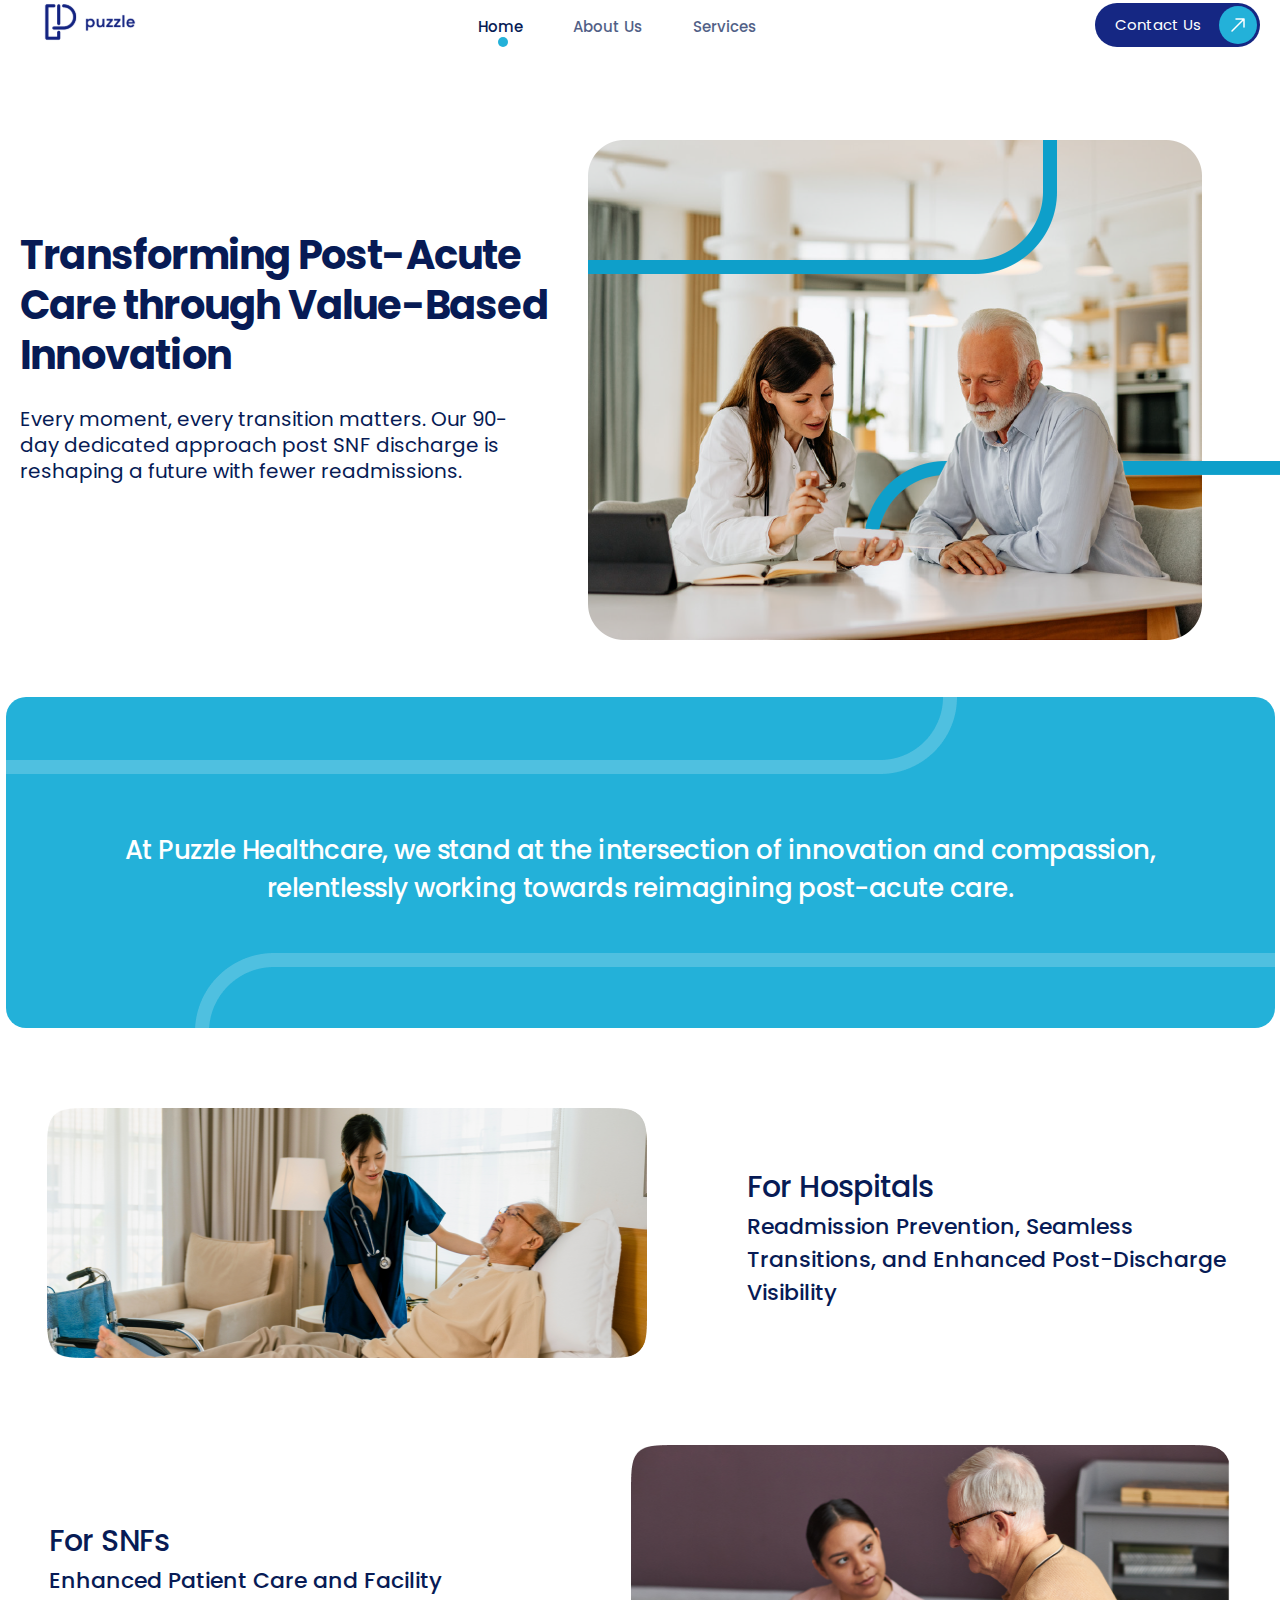
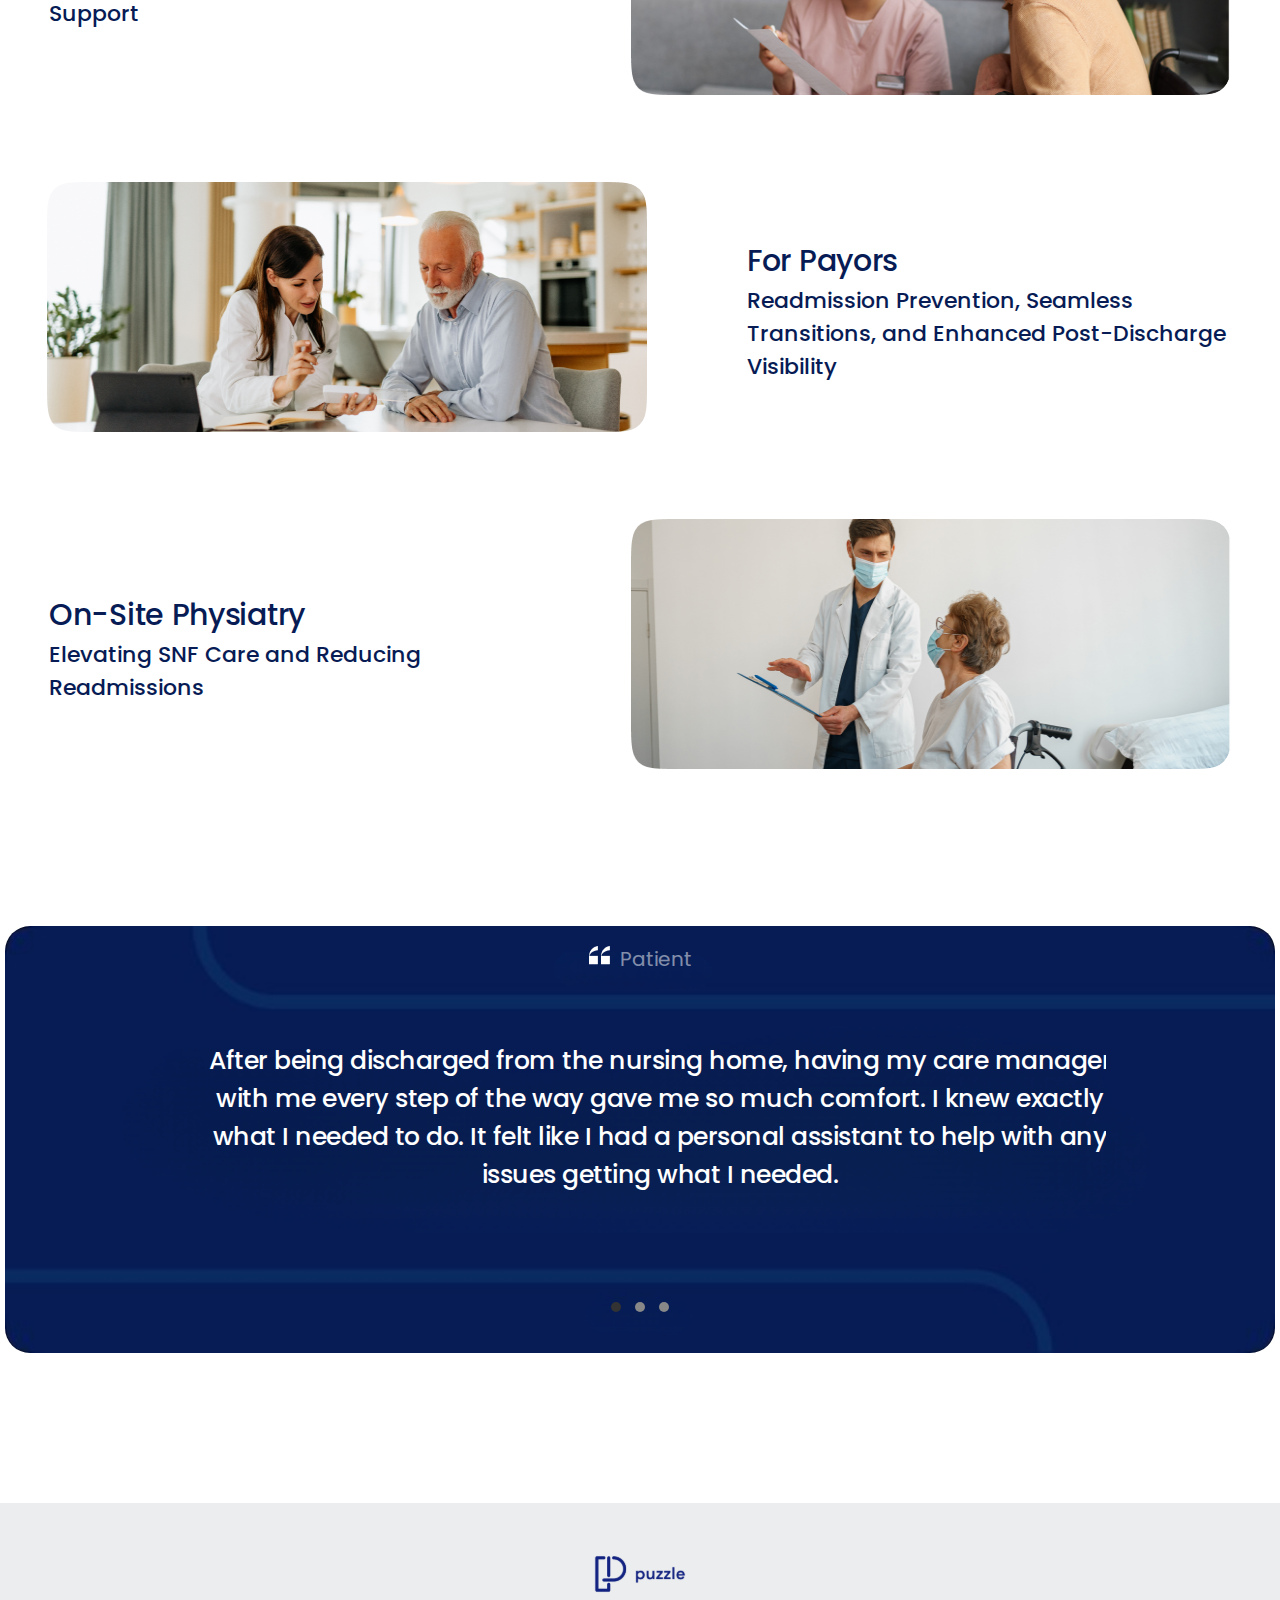
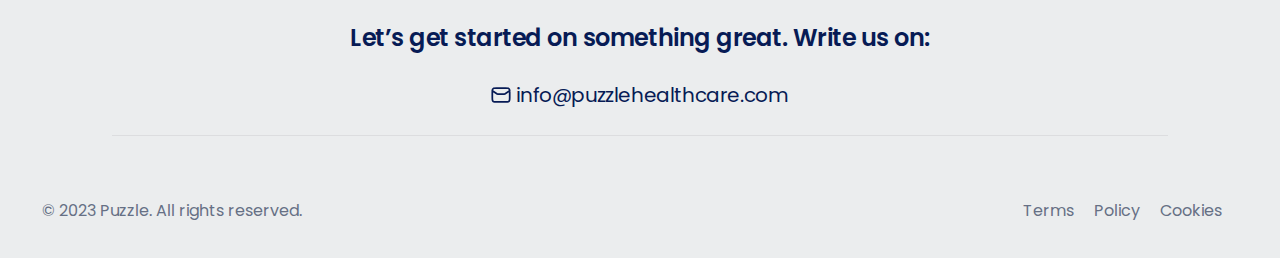
==== index.html @ 850b0f9c "added phn text-slider" ====
<!DOCTYPE html>
<html lang="en">
  <head>
    <meta charset="UTF-8" />
    <meta name="viewport" content="width=device-width, initial-scale=1.0" />
    <link
      rel="shortcut icon"
      href="./assets/navbar/logo.svg"
      type="image/x-icon"
    />
    <title>Puzzle</title>
    <!-- css -->
    <link rel="stylesheet" href="./Css/Navbar.css" />
    <link rel="stylesheet" href="./Css/Footer.css" />
    <link rel="stylesheet" href="./Css/Home.css" />
    <!-- bootstrap -->
    <link
      href="https://cdn.jsdelivr.net/npm/bootstrap@5.0.2/dist/css/bootstrap.min.css"
      rel="stylesheet"
      integrity="sha384-EVSTQN3/azprG1Anm3QDgpJLIm9Nao0Yz1ztcQTwFspd3yD65VohhpuuCOmLASjC"
      crossorigin="anonymous"
    />

    <!-- google font -->
    <link rel="preconnect" href="https://fonts.googleapis.com" />
    <link rel="preconnect" href="https://fonts.gstatic.com" crossorigin />
    <link
      href="https://fonts.googleapis.com/css2?family=Inter:wght@400;600;700&family=Poppins:ital,wght@0,400;0,500;0,600;1,700&display=swap"
      rel="stylesheet"
    />
  </head>
  <body id="home" class="container-fluid">
    <!-- Navbar -->

    <header>
      <div class="nav">
        <input type="checkbox" id="nav-check" />
        <div class="nav-header">
          <div class="nav-title">
            <img src="./assets/navbar/logo.svg" alt="logo" />
          </div>
        </div>
        <div class="nav-btn">
          <label for="nav-check">
            <img src="./assets/navbar/navbar.svg" alt="menu-logo" />
          </label>
        </div>

        <div class="nav-links" id="nav-link">
          <li>
            <a href="#contact" class="link-btn"
              >Home

              <svg
                class="active-svg"
                id="contact"
                xmlns="http://www.w3.org/2000/svg"
                width="10"
                height="10"
                viewBox="0 0 10 10"
                fill="none"
              >
                <circle cx="5" cy="5" r="5" fill="#23B1D9" />
              </svg>
            </a>
          </li>

          <li>
            <a href="#about" class="link-btn"
              >About Us

              <svg
                class="active-svg"
                id="about"
                xmlns="http://www.w3.org/2000/svg"
                width="10"
                height="10"
                viewBox="0 0 10 10"
                fill="none"
              >
                <circle cx="5" cy="5" r="5" fill="#23B1D9" />
              </svg>
            </a>
          </li>
          <li>
            <a href="#services" class="link-btn"
              >Services

              <svg
                class="active-svg"
                id="services"
                xmlns="http://www.w3.org/2000/svg"
                width="10"
                height="10"
                viewBox="0 0 10 10"
                fill="none"
              >
                <circle cx="5" cy="5" r="5" fill="#23B1D9" />
              </svg>
            </a>
          </li>
        </div>
        <div class="nav-contact-btn">
          <div class="contact-btn">
            <span class="contact-text"> Contact Us</span>
            <span class="IconContainer">
              <img src="./assets/navbar/arrow-narrow-up-right.svg" alt="logo" />
            </span>
          </div>
        </div>
      </div>
    </header>
    <!-- main section -->
    <!-- banner -->
    <section class="banner-section container-fluid">
      <div class="banner-text">
        <h1>Transforming Post-Acute Care through Value-Based Innovation</h1>
        <p>
          Every moment, every transition matters. Our 90-day dedicated approach
          post SNF discharge is reshaping a future with fewer readmissions.
        </p>
      </div>
      <div class="banner-img container-fluid">
        <img src="./assets/home/banner.png" alt="banner-img" />
      </div>
    </section>
    <section class="after-banner">
      <img src="./assets/home/after-banner1.png" alt="bg-image" />
      <p>
        At Puzzle Healthcare, we stand at the intersection of innovation and
        compassion, relentlessly working towards reimagining post-acute care.
      </p>
      <img class="img-2" src="./assets/home/after-banner2.png" alt="bg-image" />
    </section>

    <!-- after banner for phone -->
    <section class="after-banner-phone container-fluid">
      <img class="img-1" src="./assets/home/af-banner-ph1.png" alt="bg-image" />
      <p>
        At Puzzle Healthcare, we stand at the intersection of innovation and
        compassion, relentlessly working towards reimagining post-acute care.
      </p>
      <img class="img-2" src="./assets/home/af-banner-ph2.png" alt="bg-image" />
    </section>
    <!-- hospital section -->

    <section class="same-container container-fluid">
      <div class="same-container-img">
        <img src="./assets/home/for-hospital.png" alt="image" />
      </div>
      <div class="same-container-text">
        <h1>For Hospitals</h1>
        <p>
          Readmission Prevention, Seamless Transitions, and Enhanced
          Post-Discharge Visibility
        </p>
      </div>
    </section>
    <!-- For SNF -->

    <section class="same-container odd-container container-fluid">
      <div>
        <h1>For SNFs</h1>
        <p>Enhanced Patient Care and Facility Support</p>
      </div>
      <div class="odd-container-img">
        <img src="./assets/home/snf.png" alt="image" />
      </div>
    </section>
    <!-- phone -->
    <section class="same-container even-container container-fluid">
      <div>
        <img src="./assets/home/snf.png" alt="image" />
      </div>
      <div>
        <h1>For SNFs</h1>
        <p>Enhanced Patient Care and Facility Support</p>
      </div>
    </section>
    <!-- payors -->
    <section class="same-container container-fluid">
      <div>
        <img src="./assets/home/for-payors.png" alt="image" />
      </div>
      <div>
        <h1>For Payors</h1>
        <p>
          Readmission Prevention, Seamless Transitions, and Enhanced
          Post-Discharge Visibility
        </p>
      </div>
    </section>

    <!--physiatry  -->
    <section class="same-container odd-container container-fluid">
      <div>
        <h1>On-Site Physiatry</h1>
        <p>Elevating SNF Care and Reducing Readmissions</p>
      </div>
      <div>
        <img src="./assets/home/physiatry.png" alt="image" />
      </div>
    </section>
    <!-- phone -->
    <section class="same-container even-container container-fluid">
      <div>
        <img src="./assets/home/physiatry.png" alt="image" />
      </div>
      <div>
        <h1>On-Site Physiatry</h1>
        <p>Elevating SNF Care and Reducing Readmissions</p>
      </div>
    </section>
    <!-- for patient -->
    <section class="before-footer">
      <div class="for-patient">
        <img src="./assets/home/comma.png" alt="logo-svg" />
        <p>Patient</p>
      </div>

      <div class="before-footer-text">
        <div class="slider-container">
          <div class="slider">
            <div class="slide">
              <p>
                After being discharged from the nursing home, having my care
                manager with me every step of the way gave me so much comfort. I
                knew exactly what I needed to do. It felt like I had a personal
                assistant to help with any issues getting what I needed.
              </p>
            </div>
            <div class="slide">
              <p>
                Being discharged from the nursing home, having my care manager
                with me every step of the way gave me so much comfort. I knew
                exactly what I needed to do. It felt like I had a personal
                assistant to help with any issues getting what I needed.
              </p>
            </div>
            <div class="slide">
              <p>
                Before being discharged from the nursing home, having my care
                manager with me every step of the way gave me so much comfort. I
                knew exactly what I needed to do. It felt like I had a personal
                assistant to help with any issues getting what I needed.
              </p>
            </div>
          </div>
        </div>
        <div class="pagination">
          <span class="dot active"></span>
          <span class="dot"></span>
          <span class="dot"></span>
        </div>
      </div>
    </section>

    <!-- phone -->
    <section
      class="before-footer-phone"
      style="
        background-image: url('./assets/footer/bg.png');
        background-position: center;
        background-repeat: no-repeat;
        background-size: cover;
      "
    >
      <div class="before-footer-text">
        <div class="slider-container">
          <div class="slider">
            <div class="slide">
              <p>
                After being discharged from the nursing home, having my care
                manager with me every step of the way gave me so much comfort. I
                knew exactly what I needed to do. It felt like I had a personal
                assistant to help with any issues getting what I needed.
              </p>
            </div>
            <div class="slide">
              <p>
                Being discharged from the nursing home, having my care manager
                with me every step of the way gave me so much comfort. I knew
                exactly what I needed to do. It felt like I had a personal
                assistant to help with any issues getting what I needed.
              </p>
            </div>
            <div class="slide">
              <p>
                Before being discharged from the nursing home, having my care
                manager with me every step of the way gave me so much comfort. I
                knew exactly what I needed to do. It felt like I had a personal
                assistant to help with any issues getting what I needed.
              </p>
            </div>
          </div>
        </div>
        <div class="pagination">
          <span class="dot active"></span>
          <span class="dot"></span>
          <span class="dot"></span>
        </div>
      </div>
    </section>
    <!-- footer -->

    <footer>
      <div class="footer-content">
        <img src="./assets/navbar/logo.svg" alt="logo-svg" />

        <p class="footer-paragraph">
          Let’s get started on something great. Write us on:
        </p>
        <p class="email">
          <img src="./assets/footer/text.svg" alt="email-logo" />
          info@puzzlehealthcare.com
        </p>

        <div class="footer-line"></div>
      </div>
      <div class="last-footer">
        <p class="copy-right-text">© 2023 Puzzle. All rights reserved.</p>

        <div class="terms-text">
          <a href="">Terms</a>
          <a href="">Policy</a>
          <a href="">Cookies</a>
        </div>
      </div>
    </footer>

    <!-- js -->
    <script src="./JS/navbar.js"></script>

    <!-- bootstrap -->
    <script
      src="https://cdn.jsdelivr.net/npm/bootstrap@5.0.2/dist/js/bootstrap.bundle.min.js"
      integrity="sha384-MrcW6ZMFYlzcLA8Nl+NtUVF0sA7MsXsP1UyJoMp4YLEuNSfAP+JcXn/tWtIaxVXM"
      crossorigin="anonymous"
    ></script>
  </body>
</html>
---- Css/Navbar.css ----
.nav {
    height: 50px;
    width: 100%;
    border-radius: 30px;
    background: #FFF;
    display: flex;
    justify-content: space-between;
    align-items: center;
    position: relative;
    padding:  20px 20px;
}

.nav-header{
cursor: pointer;
padding-left: 20px;
}

.nav>.nav-header>.nav-title {
    display: inline-block;
    /* padding: 10px ; */
    width: 100px;
    height: 42px;
    flex-shrink: 0;
    cursor: pointer;
    
}

.nav>.nav-btn {
    display: none;
}

.nav>.nav-links {
    
    display: flex;
    
    cursor: pointer;
    justify-content: center;
    align-items: center;
    gap: 10px;
    font-size: 18px;
    border-radius: 22px;
}

.nav>.nav-links>li {
        display: inline-block;
        text-decoration: none;
        list-style: none;
        padding: 6px 20px;
        
}
.nav>.nav-links>li>a{
text-decoration: none;
color: #071B55;
font-family: 'Poppins';
    color: #071B55;
    opacity: 0.7;
    font-size: 15px;
    font-style: normal;
    font-weight: 500;
    line-height: 130%;

}
.link-btn{
    position: relative;
}
.active-svg.active{
    display: block;
}
.active-svg{
    position: absolute;
    bottom: -10px;
    left: 20px;
    display: none;
}
.nav>.nav-links>li>a:hover, .nav>.nav-links>li>a.active  {
    color: #071B55;
    opacity: 100%;
    
}


.nav>#nav-check {
    display: none;
}

.contact-btn {

    width: 165px;
    height: 44px;
    flex-shrink: 0;
    border-radius: 22px;
    background: #152783;
    border: none;
    display: flex;
    align-items: center;
    justify-content: center;
    cursor: pointer;
    transition-duration: .3s;
    overflow: hidden;
    padding: 0 5px;
    position: relative;
}

.IconContainer {
    width: 38px;
    height: 38px;
    flex-shrink: 0;
    border-radius: 22px;
    background: #23B1D9;
    display: flex;
    align-items: center;
    justify-content: center;
    overflow: hidden;
    z-index: 2;
    transition-duration: .3s;
    position: absolute;
    right: 3px;
}



.contact-text {
    color: #FFF;
    font-family: 'Poppins', sans-serif;
    font-size: 15px;
    font-style: normal;
    font-weight: 400;
    line-height: 130%;
    position: absolute;
    left: 20px;

}



@media (max-width:570px) {
    .nav{
        padding-top: 20px;
    }
    .nav-header {
        padding-top: 5px;
    }
    .nav>.nav-btn {
        display: inline-block;
        position: absolute;
        right: 0px;
        top: 0px;
        cursor: pointer;
        padding-top: 10px;
    }

    .nav>.nav-btn>label img{
        display: inline-block;
        width: 50px;
        height: 50px;
        padding: 13px;
        cursor: pointer;
        
    }

    .nav>.nav-btn>label:hover,
    .nav #nav-check:checked~.nav-btn>label {
        background-color: #fff;
    }
        .nav>.nav-btn img{
            cursor: pointer;
            padding: 10px;
        }

 

    .nav>.nav-links {
       
        position: absolute;
        display: grid;
        width: 100%;
        background-color: #fff;
        color: #071B55;
        text-align: center;
        height: 0px;
        transition: all 0.3s ease-in;
        overflow-y: hidden;
        top: 70px;
        left: 0px; 
        
    }

    .nav>.nav-links>a {
        display: block;
        width: 100%;
        /* padding-top: 20px; */
        width: 150px;
        margin: 0 auto;
    }

    .nav>#nav-check:not(:checked)~.nav-links {
        height: 0px;
    }

    .nav>#nav-check:checked~.nav-links {
        height: calc(100vh - 50px);
        overflow-y: auto;
    }

        .nav-contact-btn{
            display: none;
        }
  
                .active {
                    color: #071B55;
                    opacity: 100%;
                    
                }
}
---- Css/Footer.css ----
footer{
    width: 100%;
    flex-shrink: 0;
    background: #EBEDEE;
  position: relative;
}
footer img{
    width: 100px;
    height: 42px;
}
.footer-content{
       color: #071B55;
       display: flex;
        flex-direction: column;
        align-items: center;
        gap: 25px;
        align-self: stretch;
        padding: 50px  112px 10px 112px;
}
.footer-paragraph{
   
        text-align: center;
        align-self: stretch;
        font-family: 'Poppins',sans-serif;
        font-size: 24px;
        font-style: normal;
        font-weight: 600;
        line-height: normal;
        letter-spacing: -0.48px;
}
.email{
   
    display: flex;
    justify-content: center;
    align-items: center;
    gap: 5px;
    font-family: 'Poppins',sans-serif;
    font-size: 20px;
    font-style: normal;
    font-weight: 400;
    line-height: 30px;
    letter-spacing: -0.4px;
}
.email img{
    width: 20px;
    height: 16px;
}
.footer-line{
        display: flex;
        padding-top: 32px;
        align-items: center;
        gap: 32px;
        align-self: stretch;
        border-top: 1px solid #DCDDDF;
}
.last-footer{
    display: flex;
    justify-content: space-between;
    align-items: center;
    padding: 0 42px;
    padding-bottom: 35px;
    padding-top: 20px;
   
}
.copy-right-text{
        color: var(--gray-500, #667085);
        font-family: 'Poppins',sans-serif;
        font-size: 16px;
        font-style: normal;
        font-weight: 400;
        line-height: 24px;
       
        
}
.terms-text a{
    color: var(--gray-500, #667085);
        font-size: 16px;
        font-style: normal;
        font-weight: 400;
        line-height: 24px;
        text-decoration: none;
        padding-right: 16px;
}

@media (max-width:570px) { 
    footer{
        height: 100%;
    }
    .footer-content{
        padding: 32px 20px;
    }
.last-footer{
    display: grid;
    padding: 30px 30px;
    text-align: center;
}
}
---- Css/Home.css ----
*{
     box-sizing: border-box;
        margin: 0;
        padding: 0;
    }
    body{
        font-family: 'Poppins', sans-serif;
    }

    /* banner section */

.banner-section{
    display: flex;
    justify-content: space-between;
    align-items: start;
    border-radius: 30px;
    background: #FFF;
    padding-top: 90px;
    gap: 20px;
   
}
.banner-text{
    padding-left: 20px;
    padding-top: 90px;
}
.banner-text h1{
    width: 548px;
    /* padding: 20px; */
    color: #071B55;
    font-family: 'Poppins', sans-serif;
    font-size: 40px;
    font-style: normal;
    font-weight: 700;
    line-height: 50px;
    letter-spacing: -0.8px;
}
.banner-text p{
    width: 504px;
    color: #071B55;
    font-family: 'Poppins', sans-serif;
    font-size: 20px;
    font-style: normal;
    font-weight: 400;
    line-height: 130%;
    padding-top: 26px;
        
}

.banner-img img{
    width: 704px;
    margin: 0 auto;
    padding: 0px;
    height: 500px;
    flex-shrink: 0;
}
/* after banner content */
.after-banner{
width: 1269px;
height: 331px;
flex-shrink: 0;
border-radius: 20px;
background: #23B1D9;
margin:50px auto;
}
.after-banner p{
    width: 1047px;
    height: 72px;
    flex-shrink: 0;
    color: #FFF;
        text-align: center;
         font-family: 'Poppins', sans-serif;
        font-size: 26px;
        font-style: normal;
        font-weight: 500;
        line-height: 38px;
        margin:  50px auto;
        letter-spacing: -0.52px;
        position: relative;
}
.after-banner .img-2{
    position: absolute;
    right: 0;
}
.after-banner-phone{
    display: none;
}
/* same-container section */
.same-container{
display: flex;
justify-content: center;
gap: 100px;
align-items: center;
margin: 80px 00px;
padding: 0 120px;
}
.same-container img{
    width: 620px;
    height: 250px;
    flex-shrink: 0;
    border-radius: 25px;
    padding-left:20px ;
}


.same-container h1{
    color: #071B55;
        font-family: Poppins;
        font-size: 30px;
        font-style: normal;
        font-weight: 500;
        line-height: normal;
        letter-spacing: -0.3px;
        /* padding-bottom: 8px; */
}
.same-container p{
    width: 506px;
        color: #071B55;
        font-family: Poppins;
        font-size: 22px;
        font-style: normal;
        font-weight: 500;
        line-height: 150%;
        /* 33px */
}
.odd-container p{
    width: 462px;
}
.even-container{
    display: none;
}
.even-container img{
        width: 620px;
        height: 250px;
        flex-shrink: 0;
        border-radius: 25px;
        padding-left: 20px;
}
  .before-footer {
      width: 1270px;
      height: 427px;
      flex-shrink: 0;
      margin: 150px auto;
      border-radius: 25px;
      background: url('../assets/footer/before-footer-bg.png');
      background-repeat: no-repeat;
      background-size: cover;
      background-position: center;
      color: #FFF;
      
  }
  .for-patient{
    display: flex;
    justify-content: center;
    align-items: start;
    gap: 10px;
    color: #FFF;
    padding-top: 20px;
    
  
  }
  .for-patient p{
    opacity: 0.5;
    font-family: 'Poppins', sans-serif;
    font-size: 20px;
    font-style: normal;
    font-weight: 400;
    line-height: 130%;
  }
.before-footer-text p{
        width: 932px;
        color: #FFF;
        text-align: center;
        font-family: 'Poppins', sans-serif;
        font-size: 25px;
        font-style: normal;
        font-weight: 500;
        line-height: normal;
        letter-spacing: -0.5px;
        margin: 50px auto;
}
  
  
/* slider */

 .slider-container {
     width: 932px;
     margin: 0px auto;
     overflow: hidden;
 }

 .slider {
     display: flex;
     transition: transform 1s;
    
 }

 .slide {
     width: 930px;
     padding: 20px;
     color: white;
     text-align: center;
  
 }

 .pagination {
    width: 100px;
    text-align: center;
    margin: 30px auto;
 }

 .dot {
   
     width: 10px;
     height: 10px;
     background-color: #888;
     border-radius: 50%;
     display: inline-block;
     margin: 0 5px;
     cursor: pointer;
 }

 .dot.active {
     background-color: #333;
 }
.before-footer-phone{
    display: none;
}








  /* phone */
@media screen and (max-width:570px) {
    /* banner */
    *{
        padding: 0;
    }
    .banner-section{
      
        display: flex;
        flex-direction: column;
        text-align: start;
        margin: 0 auto;
        padding-top: 30px;
    }
    .banner-img{
        margin: 100px auto;
        display: flex;
        justify-content: center;
    }
    .banner-img img{
        margin: 0px auto;
        width: 350px;
        height: 318px;
        flex-shrink: 0;
    }
   
    .banner-text h1{
           
            font-size: 30px;
            font-style: normal;
            font-weight: 700;
            line-height: 40px;
            width: 340px;
            letter-spacing: -0.6px;
    }
    .banner-text p{
            width: 340px;
            font-size: 18px;
            font-style: normal;
            font-weight: 400;
            line-height: 130%;
            
    }
    /* after banner */
        .after-banner {
          display: none;
        }
    .after-banner-phone{
        display: block;
        background: #23B1D9;
        height: 330px;
        width: 100%;
        position: relative;
        border-radius: 20px;
    }
    .after-banner-phone p{
            color: #FFF;
            text-align: center;
            font-family: Poppins;
            font-size: 22px;
            font-style: normal;
            font-weight: 500;
            line-height: 32px;
            letter-spacing: -0.44px;
            padding-top: 85px ;
            padding-bottom: 35px ;
    }
    .after-banner-phone .img-1{
position: absolute;
left: 0;
    }
    .after-banner-phone .img-2{
position: absolute;
right: 0;
bottom: 5px;
    }
       
        /* same-container */
        .same-container{
            display: grid;
            gap: 20px;
            margin: 20px auto;
            padding:  0 20px;
        }
        .same-container img{
            width: 350px;
            margin: 50px auto;
            padding: 0;
        }
        .same-container h1{
            margin-top: 0;
            padding-top: 0;
            font-size: 24px;
            padding-left: 30px;
            font-style: normal;
            font-weight: 500;
            line-height: normal;
            letter-spacing: -0.24px;
        }
        .same-container p{
            padding-left:30px;
            width: 320px;
            font-size: 18px;
            font-style: normal;
            font-weight: 500;
            line-height: 150%;
        }
        .even-container{
           display: block;
           margin: 20px auto;
          
        }
        .odd-container{
            display: none;
            padding-left: 0;

        }
  .before-footer{
    display: none;
    width: 100%;
    height: 100%;
  }

  .before-footer-phone{
    display: block;
    width: 100%;
    height: 560px;
    margin: 50px 0;
    border-radius: 20px;
  }
  .before-footer-text p{
    width: 325px;
    color: #FFF;
        text-align: center;
        font-family: Poppins;
        font-size: 20px;
        font-style: normal;
        font-weight: 500;
        line-height: 32px;
        padding:50px 10px;
        letter-spacing: -0.4px;
  }
.slider-container{
width: 350px;
overflow: hidden;
}
.slide{
width: 340px;
/* overflow: hidden; */
}
 .pagination {
     width: 100px;
     text-align: center;
     margin: -10px auto;
 }
 
}
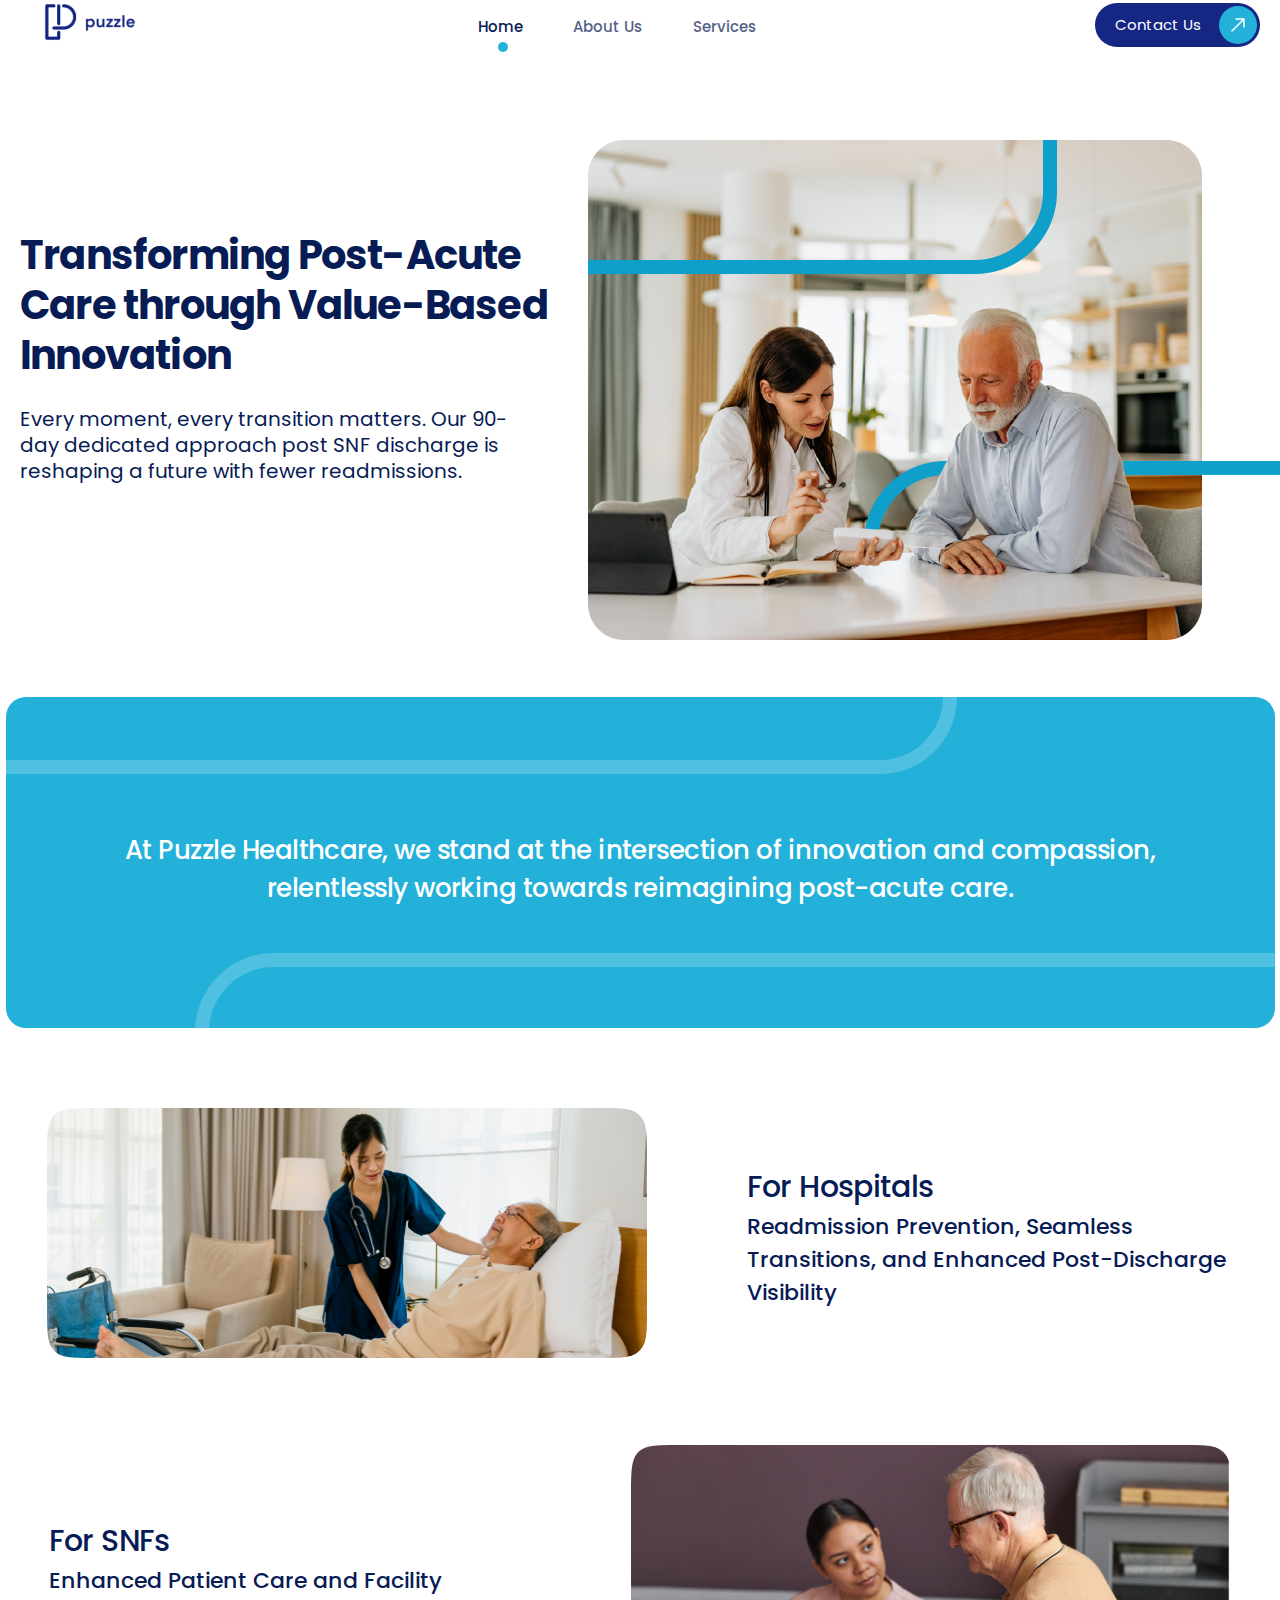
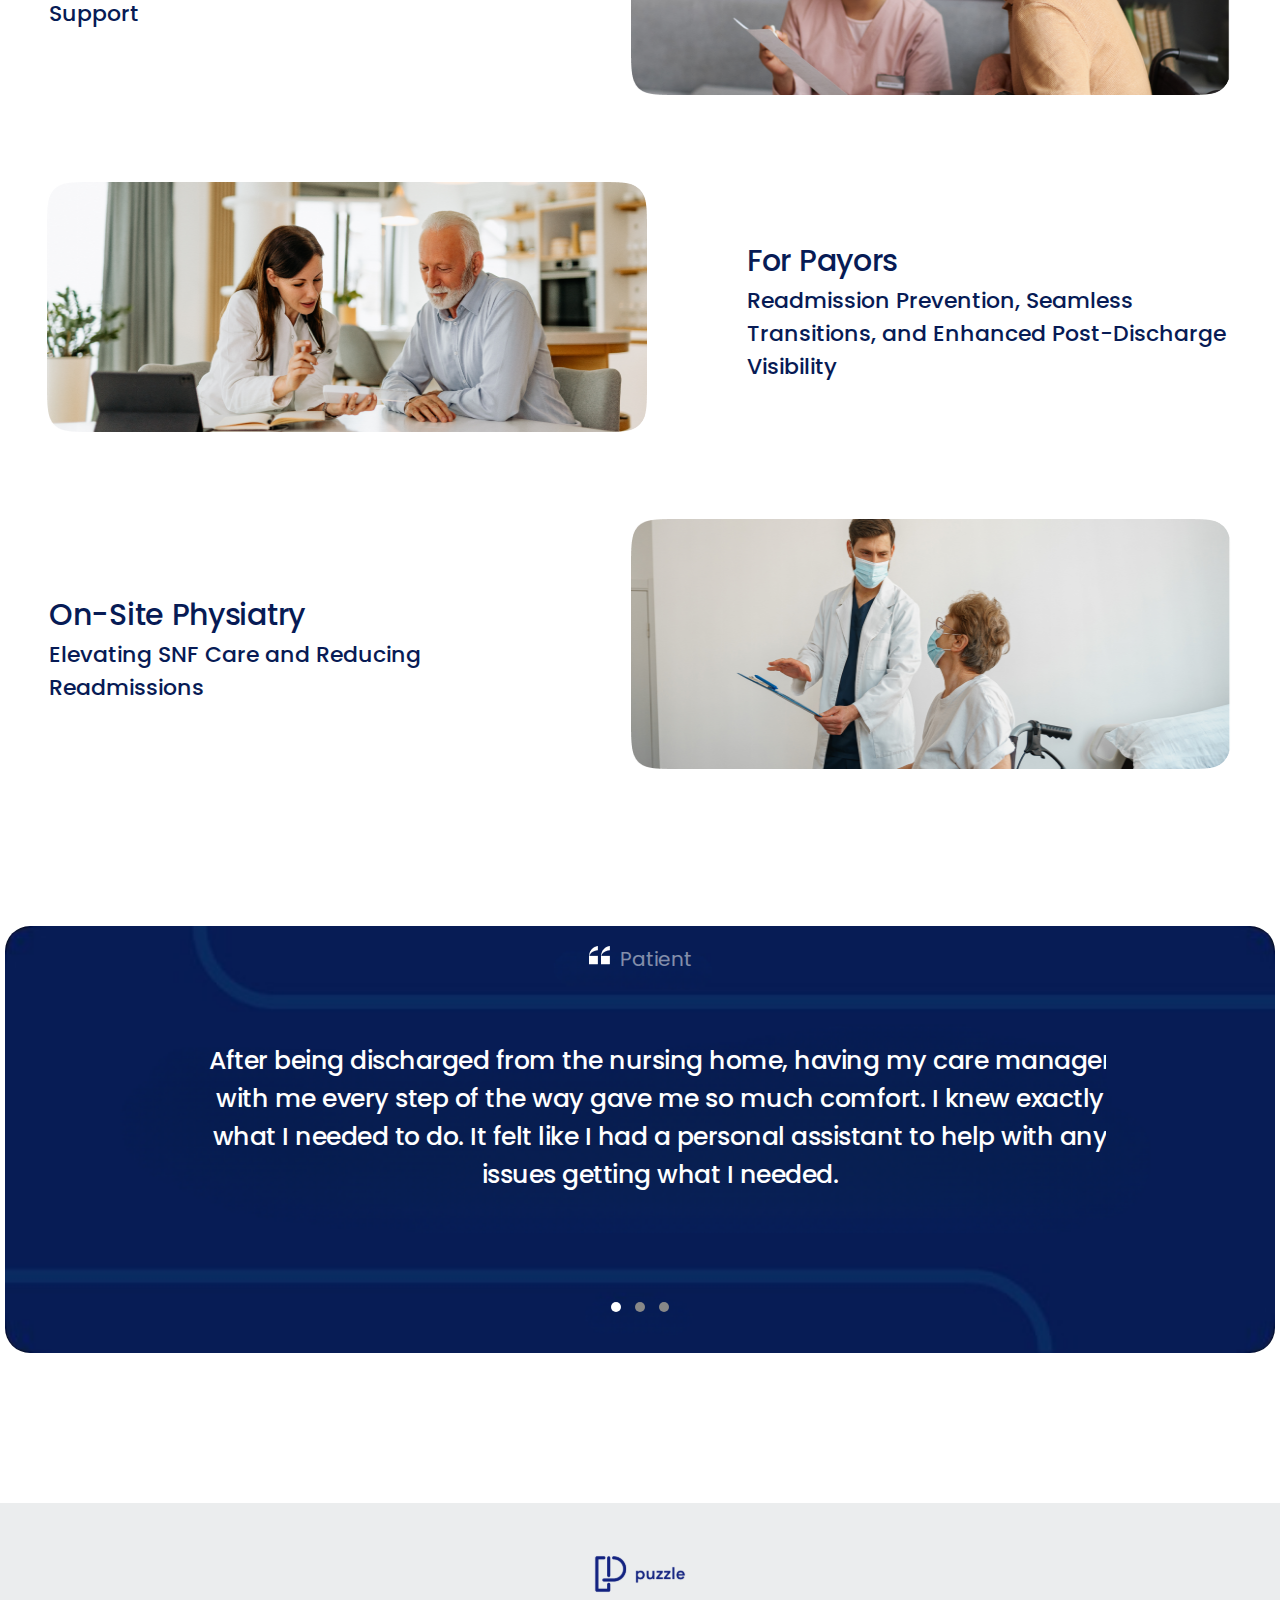
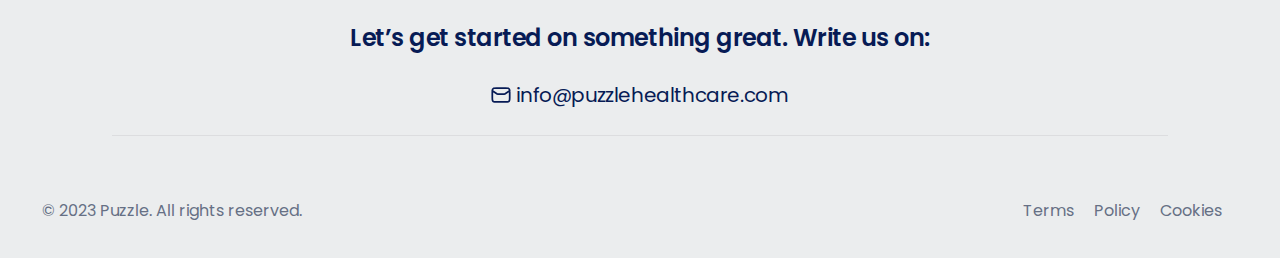
==== commit 662df61d: "done" ====
--- a/index.html
+++ b/index.html
@@ -42,7 +42,21 @@
         </div>
         <div class="nav-btn">
           <label for="nav-check">
-            <img src="./assets/navbar/navbar.svg" alt="menu-logo" />
+            <svg
+              xmlns="http://www.w3.org/2000/svg"
+              width="24"
+              height="24"
+              viewBox="0 0 24 24"
+              fill="#071B55"
+            >
+              <path
+                d="M3 12H21M3 6H21M9 18H21"
+                stroke="#122280"
+                stroke-width="2"
+                stroke-linecap="round"
+                stroke-linejoin="round"
+              />
+            </svg>
           </label>
         </div>
 
@@ -70,6 +84,7 @@
               >About Us
 
               <svg
+                style="margin-left: 10px"
                 class="active-svg"
                 id="about"
                 xmlns="http://www.w3.org/2000/svg"
@@ -104,7 +119,21 @@
           <div class="contact-btn">
             <span class="contact-text"> Contact Us</span>
             <span class="IconContainer">
-              <img src="./assets/navbar/arrow-narrow-up-right.svg" alt="logo" />
+              <svg
+                xmlns="http://www.w3.org/2000/svg"
+                width="24"
+                height="24"
+                viewBox="0 0 24 24"
+                fill="none"
+              >
+                <path
+                  d="M6 18L18 6M18 6H10M18 6V14"
+                  stroke="white"
+                  stroke-width="1.5"
+                  stroke-linecap="round"
+                  stroke-linejoin="round"
+                />
+              </svg>
             </span>
           </div>
         </div>
@@ -311,7 +340,21 @@
           Let’s get started on something great. Write us on:
         </p>
         <p class="email">
-          <img src="./assets/footer/text.svg" alt="email-logo" />
+          <svg
+            xmlns="http://www.w3.org/2000/svg"
+            width="23"
+            height="18"
+            viewBox="0 0 23 18"
+            fill="none"
+          >
+            <path
+              d="M1.5 4L6.69384 7.46256C6.99349 7.66232 7.14331 7.7622 7.3054 7.83296C7.44927 7.89577 7.60003 7.94142 7.75458 7.96896C7.92869 8 8.10876 8 8.46888 8H14.5311C14.8912 8 15.0713 8 15.2454 7.96896C15.4 7.94142 15.5507 7.89577 15.6946 7.83296C15.8567 7.76221 16.0065 7.66232 16.3062 7.46256L21.5 4M6.3 17H16.7C18.3802 17 19.2202 17 19.862 16.673C20.4265 16.3854 20.8854 15.9265 21.173 15.362C21.5 14.7202 21.5 13.8802 21.5 12.2V5.8C21.5 4.11984 21.5 3.27976 21.173 2.63803C20.8854 2.07354 20.4265 1.6146 19.862 1.32698C19.2202 1 18.3802 1 16.7 1H6.3C4.61984 1 3.77976 1 3.13803 1.32698C2.57354 1.6146 2.1146 2.07354 1.82698 2.63803C1.5 3.27976 1.5 4.11984 1.5 5.8V12.2C1.5 13.8802 1.5 14.7202 1.82698 15.362C2.1146 15.9265 2.57354 16.3854 3.13803 16.673C3.77976 17 4.61984 17 6.3 17Z"
+              stroke="#071B55"
+              stroke-width="2"
+              stroke-linecap="round"
+              stroke-linejoin="round"
+            />
+          </svg>
           info@puzzlehealthcare.com
         </p>
 
--- a/Css/Navbar.css
+++ b/Css/Navbar.css
@@ -33,7 +33,6 @@
 .nav>.nav-links {
     
     display: flex;
-    
     cursor: pointer;
     justify-content: center;
     align-items: center;
@@ -69,13 +68,14 @@
 }
 .active-svg{
     position: absolute;
-    bottom: -10px;
+    bottom: -15px;
     left: 20px;
     display: none;
 }
 .nav>.nav-links>li>a:hover, .nav>.nav-links>li>a.active  {
     color: #071B55;
     opacity: 100%;
+    
     
 }
 
@@ -150,7 +150,7 @@
         padding-top: 10px;
     }
 
-    .nav>.nav-btn>label img{
+    .nav>.nav-btn>label svg{
         display: inline-block;
         width: 50px;
         height: 50px;
@@ -159,11 +159,12 @@
         
     }
 
-    .nav>.nav-btn>label:hover,
-    .nav #nav-check:checked~.nav-btn>label {
-        background-color: #fff;
-    }
-        .nav>.nav-btn img{
+   
+        .nav>.nav-btn svg{
+            
+            width: 24px;
+            height: 24px;
+            flex-shrink: 0;
             cursor: pointer;
             padding: 10px;
         }
@@ -188,56 +189,50 @@
 
     .nav>.nav-links>a {
         display: block;
-        width: 100%;
-        /* padding-top: 20px; */
         width: 150px;
         margin: 0 auto;
     }
 
-    .nav>#nav-check:not(:checked)~.nav-links {
-        height: 0px;
-    }
+   
 
     .nav>#nav-check:checked~.nav-links {
-        height: calc(100vh - 50px);
+        height: calc(100vh - 60vh);
         overflow-y: auto;
     }
 
         .nav-contact-btn{
             display: none;
         }
-  
-                .active {
-                    color: #071B55;
-                    opacity: 100%;
-                    
-                }
-}
-
-
-
-
-
-
-
-
-
-
-
-
-
-
-
-
-
-
-
-
-
-
-
-
-
-
-
-
+     .active {
+          color: #071B55;
+           opacity: 100%;
+        }
+}
+
+
+
+
+
+
+
+
+
+
+
+
+
+
+
+
+
+
+
+
+
+
+
+
+
+
+
+
--- a/Css/Footer.css
+++ b/Css/Footer.css
@@ -2,7 +2,7 @@
     width: 100%;
     flex-shrink: 0;
     background: #EBEDEE;
-  position: relative;
+    position: relative;
 }
 footer img{
     width: 100px;
@@ -41,9 +41,11 @@
     line-height: 30px;
     letter-spacing: -0.4px;
 }
-.email img{
+.email svg{
     width: 20px;
     height: 16px;
+    stroke-width: 2px;
+    stroke: #071B55;
 }
 .footer-line{
         display: flex;
@@ -89,9 +91,35 @@
     .footer-content{
         padding: 32px 20px;
     }
+    .footer-paragraph{
+            width: 350px;
+            margin: 0 auto;
+            font-size: 20px;
+            font-style: normal;
+            font-weight: 600;
+            line-height: normal;
+            letter-spacing: -0.4px;
+    }
+    .email{
+        font-size: 16px;
+            font-style: normal;
+            font-weight: 400;
+            line-height: 30px;
+            /* 187.5% */
+            letter-spacing: -0.32px;
+    }
 .last-footer{
-    display: grid;
-    padding: 30px 30px;
-    text-align: center;
+        flex-direction: column;
+        justify-content: center;
+        padding: 30px 30px;
+        align-self: stretch;
+        text-align: center;
+        font-size: 16px;
+        font-style: normal;
+        font-weight: 400;
+        line-height: 24px;
+        margin: 0 auto;
+        padding-top: 0px;
+       
 }
 }--- a/Css/Home.css
+++ b/Css/Home.css
@@ -221,7 +221,7 @@
  }
 
  .dot.active {
-     background-color: #333;
+     background-color: #fff;
  }
 .before-footer-phone{
     display: none;
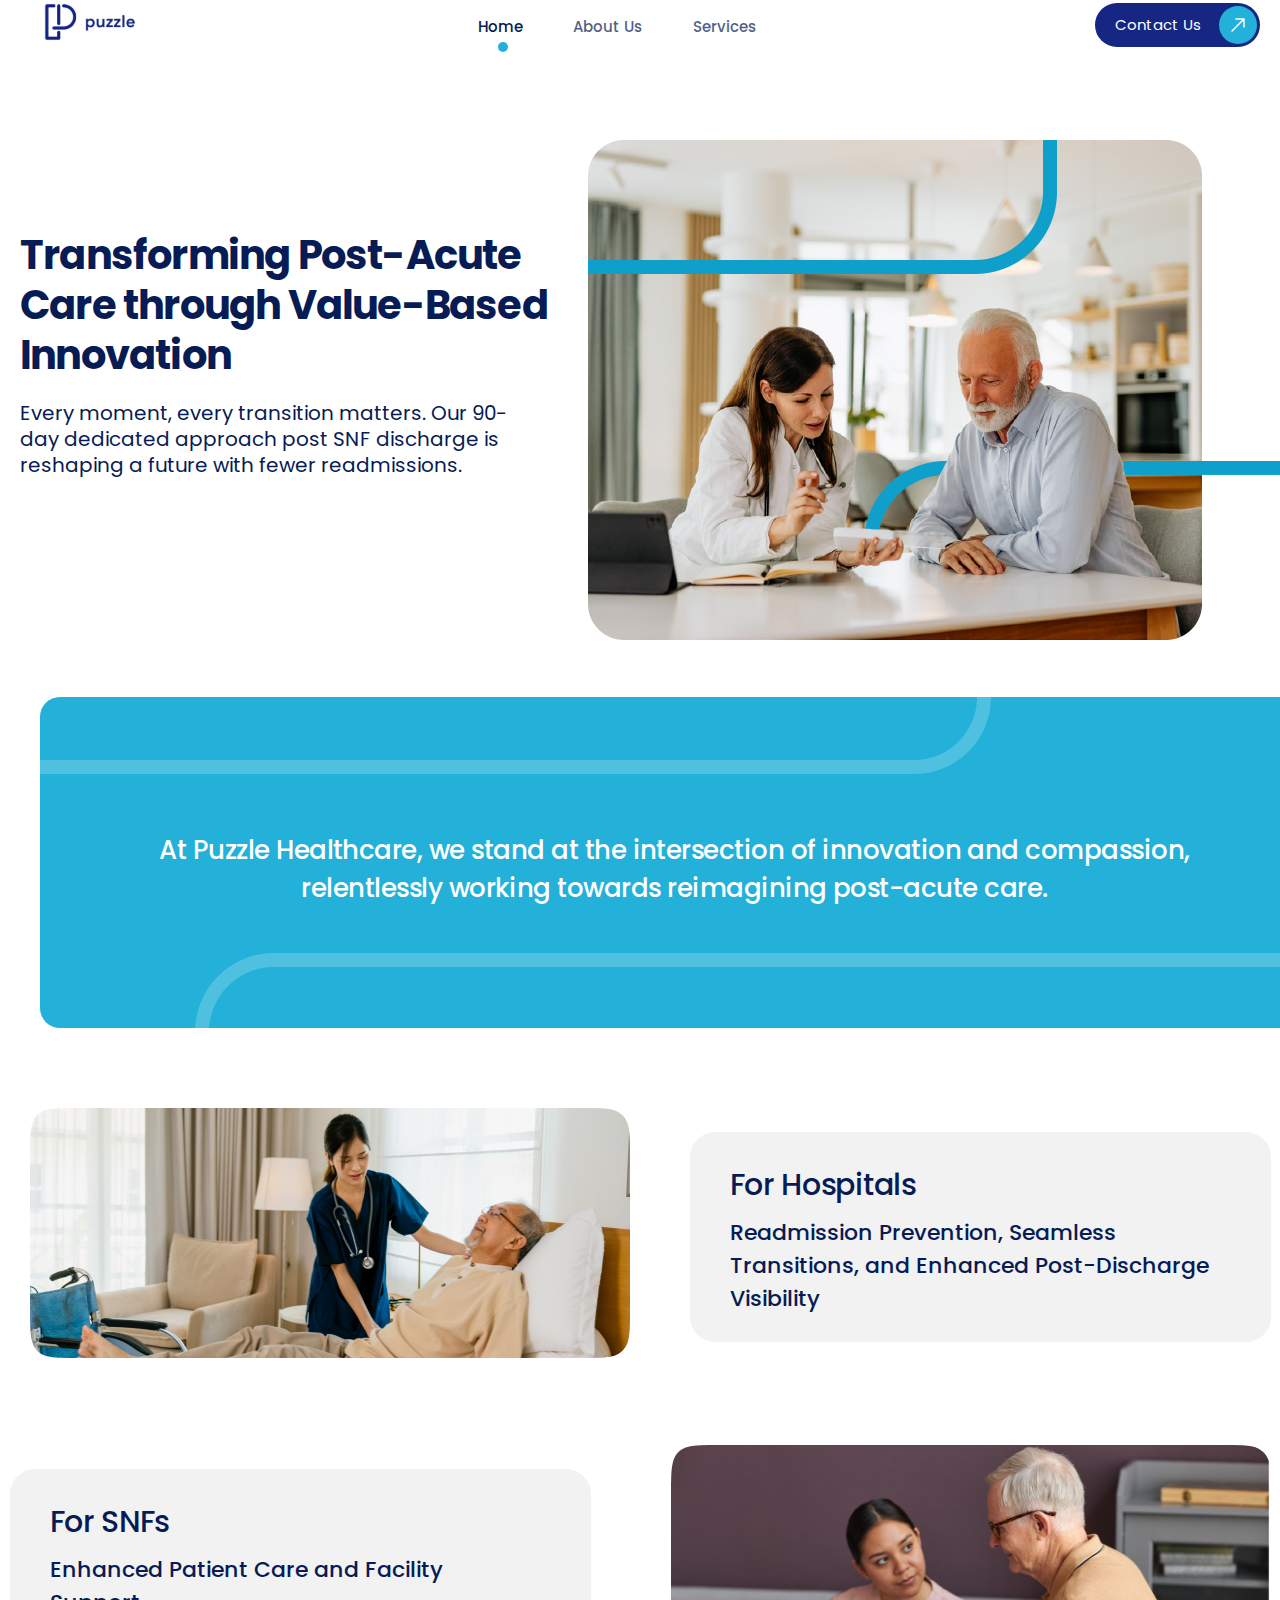
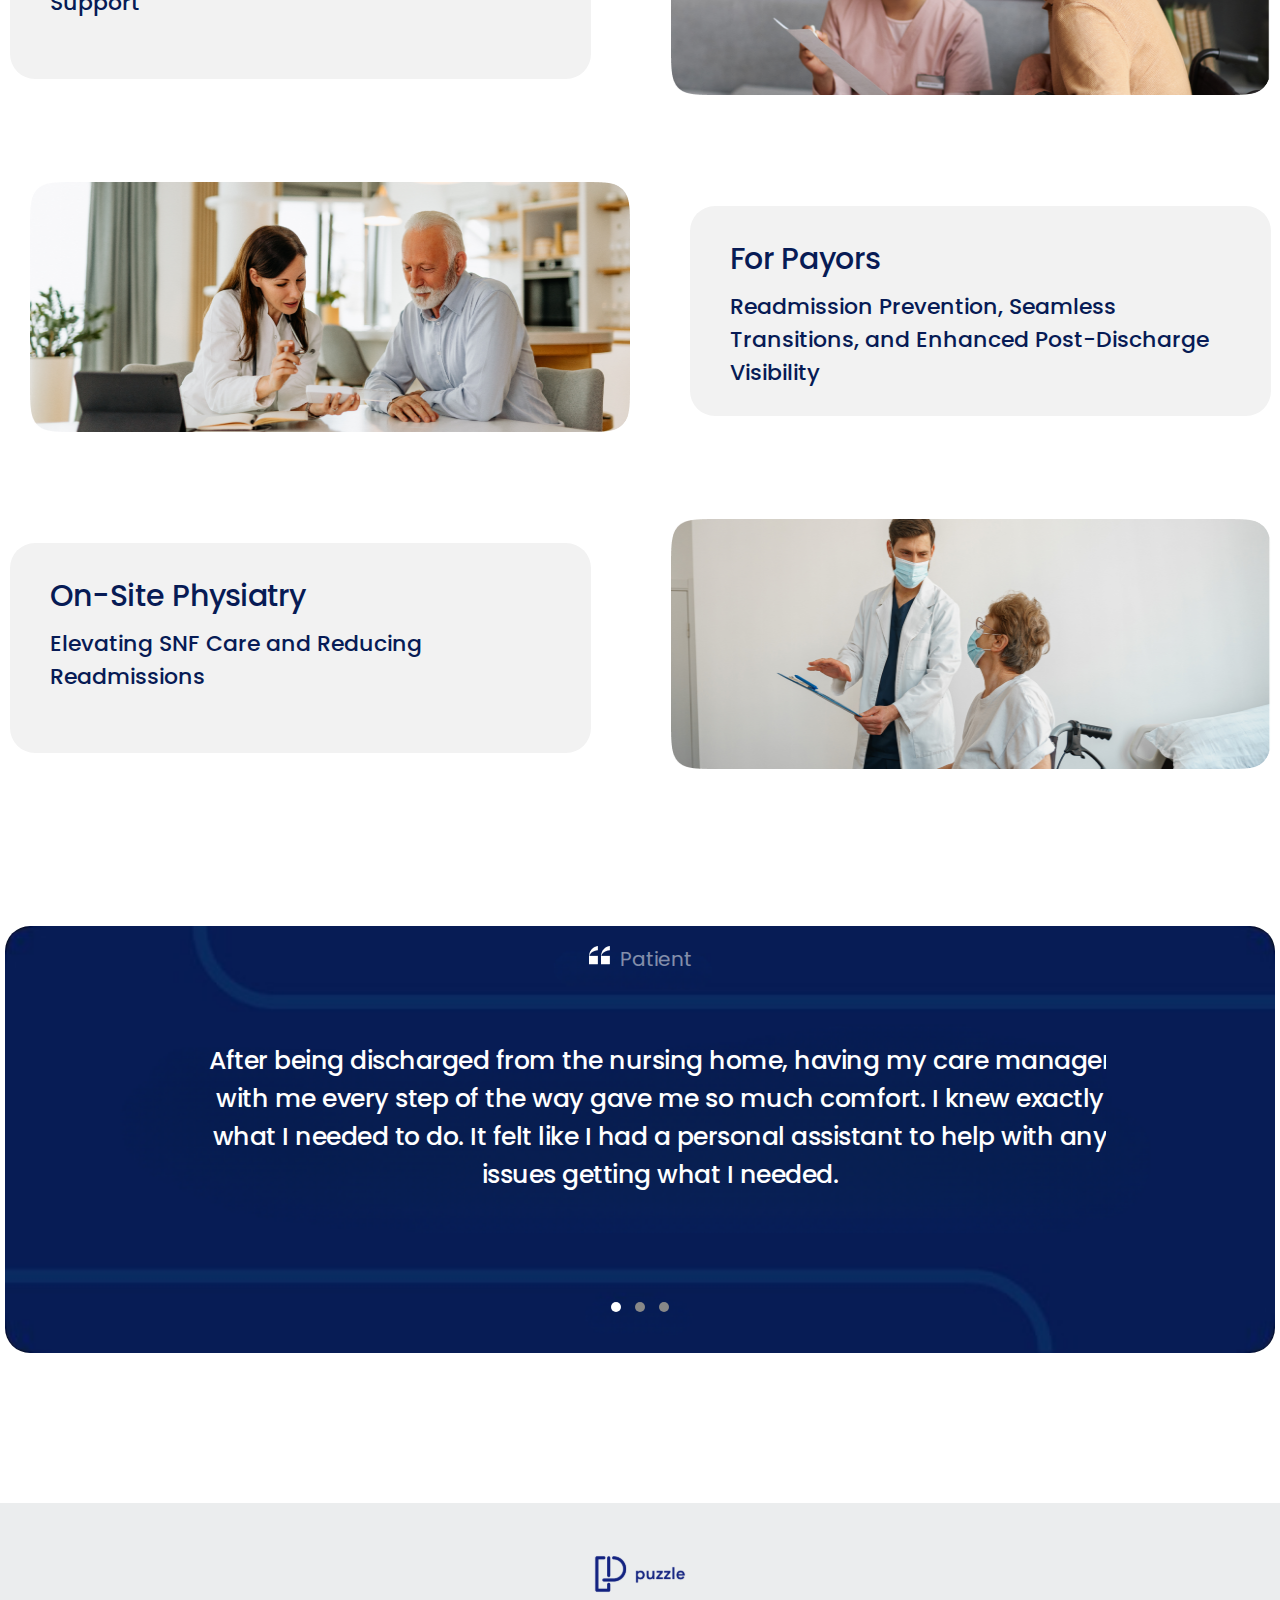
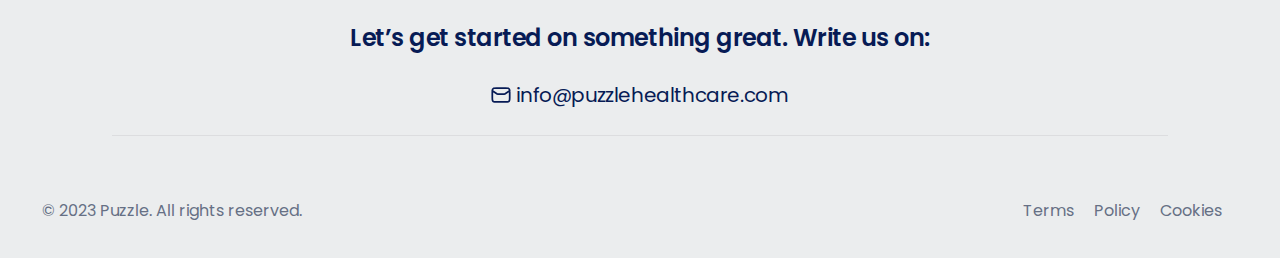
==== commit 5ee21b4d: "responsive done for desktop" ====
--- a/index.html
+++ b/index.html
@@ -188,7 +188,7 @@
     <!-- For SNF -->
 
     <section class="same-container odd-container container-fluid">
-      <div>
+      <div class="same-container-text">
         <h1>For SNFs</h1>
         <p>Enhanced Patient Care and Facility Support</p>
       </div>
@@ -201,7 +201,7 @@
       <div>
         <img src="./assets/home/snf.png" alt="image" />
       </div>
-      <div>
+      <div class="same-container-text">
         <h1>For SNFs</h1>
         <p>Enhanced Patient Care and Facility Support</p>
       </div>
@@ -211,7 +211,7 @@
       <div>
         <img src="./assets/home/for-payors.png" alt="image" />
       </div>
-      <div>
+      <div class="same-container-text">
         <h1>For Payors</h1>
         <p>
           Readmission Prevention, Seamless Transitions, and Enhanced
@@ -222,7 +222,7 @@
 
     <!--physiatry  -->
     <section class="same-container odd-container container-fluid">
-      <div>
+      <div class="same-container-text">
         <h1>On-Site Physiatry</h1>
         <p>Elevating SNF Care and Reducing Readmissions</p>
       </div>
@@ -235,7 +235,7 @@
       <div>
         <img src="./assets/home/physiatry.png" alt="image" />
       </div>
-      <div>
+      <div class="same-container-text">
         <h1>On-Site Physiatry</h1>
         <p>Elevating SNF Care and Reducing Readmissions</p>
       </div>
--- a/Css/Home.css
+++ b/Css/Home.css
@@ -43,7 +43,7 @@
     font-style: normal;
     font-weight: 400;
     line-height: 130%;
-    padding-top: 26px;
+    padding-top: 20px;
         
 }
 
@@ -61,7 +61,7 @@
 flex-shrink: 0;
 border-radius: 20px;
 background: #23B1D9;
-margin:50px auto;
+margin:50px 40px;
 }
 .after-banner p{
     width: 1047px;
@@ -89,10 +89,10 @@
 .same-container{
 display: flex;
 justify-content: center;
-gap: 100px;
+gap: 60px;
 align-items: center;
-margin: 80px 00px;
-padding: 0 120px;
+margin: 80px 0px;
+
 }
 .same-container img{
     width: 620px;
@@ -101,27 +101,34 @@
     border-radius: 25px;
     padding-left:20px ;
 }
-
+.same-container-text{
+    width: 581px;
+    height: 210px;
+    flex-shrink: 0;
+    border-radius: 25px;
+    background: #F2F2F2;
+    padding: 30px 40px;
+}
 
 .same-container h1{
     color: #071B55;
-        font-family: Poppins;
+        font-family: 'Poppins', sans-serif;
         font-size: 30px;
         font-style: normal;
         font-weight: 500;
         line-height: normal;
         letter-spacing: -0.3px;
-        /* padding-bottom: 8px; */
+       
 }
 .same-container p{
-    width: 506px;
+        width: 506px;
         color: #071B55;
-        font-family: Poppins;
+         font-family: 'Poppins', sans-serif;
         font-size: 22px;
         font-style: normal;
         font-weight: 500;
         line-height: 150%;
-        /* 33px */
+        margin-top: 8px;
 }
 .odd-container p{
     width: 462px;
@@ -237,9 +244,7 @@
   /* phone */
 @media screen and (max-width:570px) {
     /* banner */
-    *{
-        padding: 0;
-    }
+   
     .banner-section{
       
         display: flex;
@@ -292,7 +297,7 @@
     .after-banner-phone p{
             color: #FFF;
             text-align: center;
-            font-family: Poppins;
+             font-family: 'Poppins', sans-serif;
             font-size: 22px;
             font-style: normal;
             font-weight: 500;
@@ -368,7 +373,7 @@
     width: 325px;
     color: #FFF;
         text-align: center;
-        font-family: Poppins;
+         font-family: 'Poppins', sans-serif;
         font-size: 20px;
         font-style: normal;
         font-weight: 500;
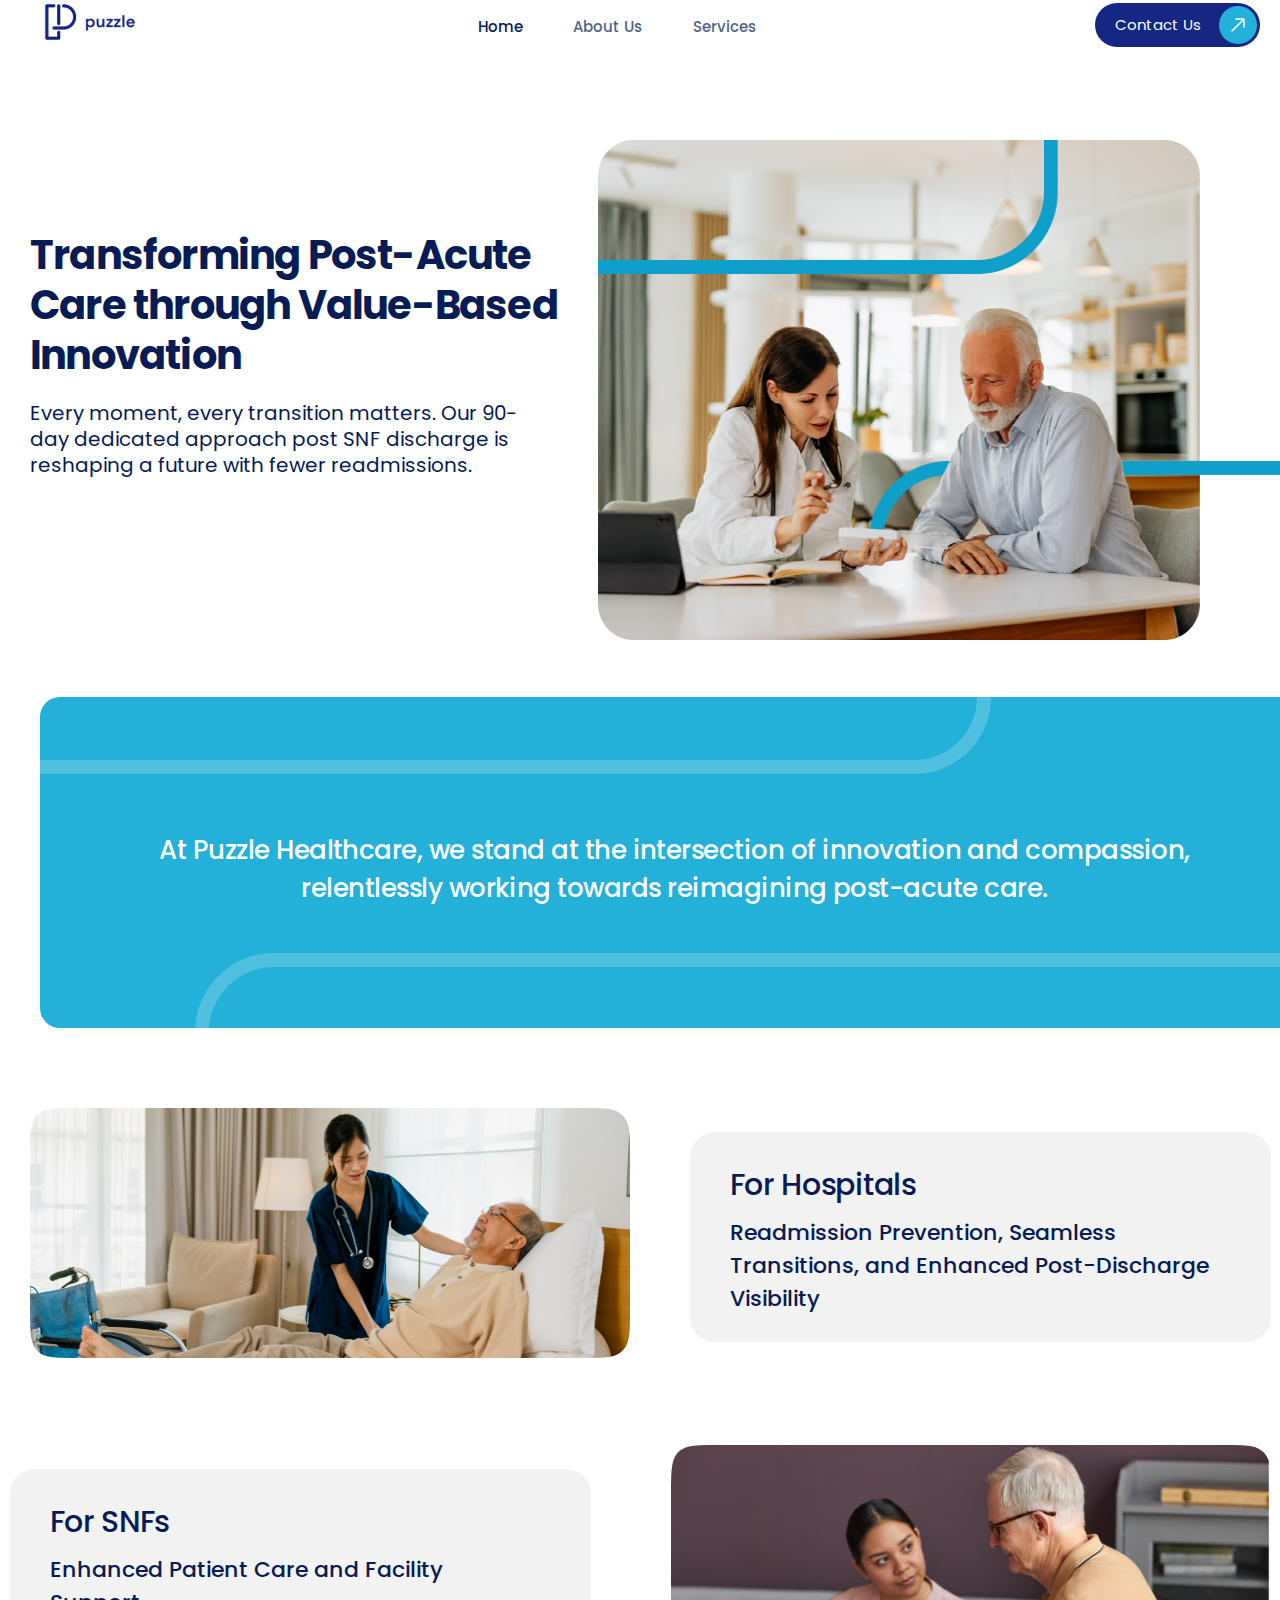
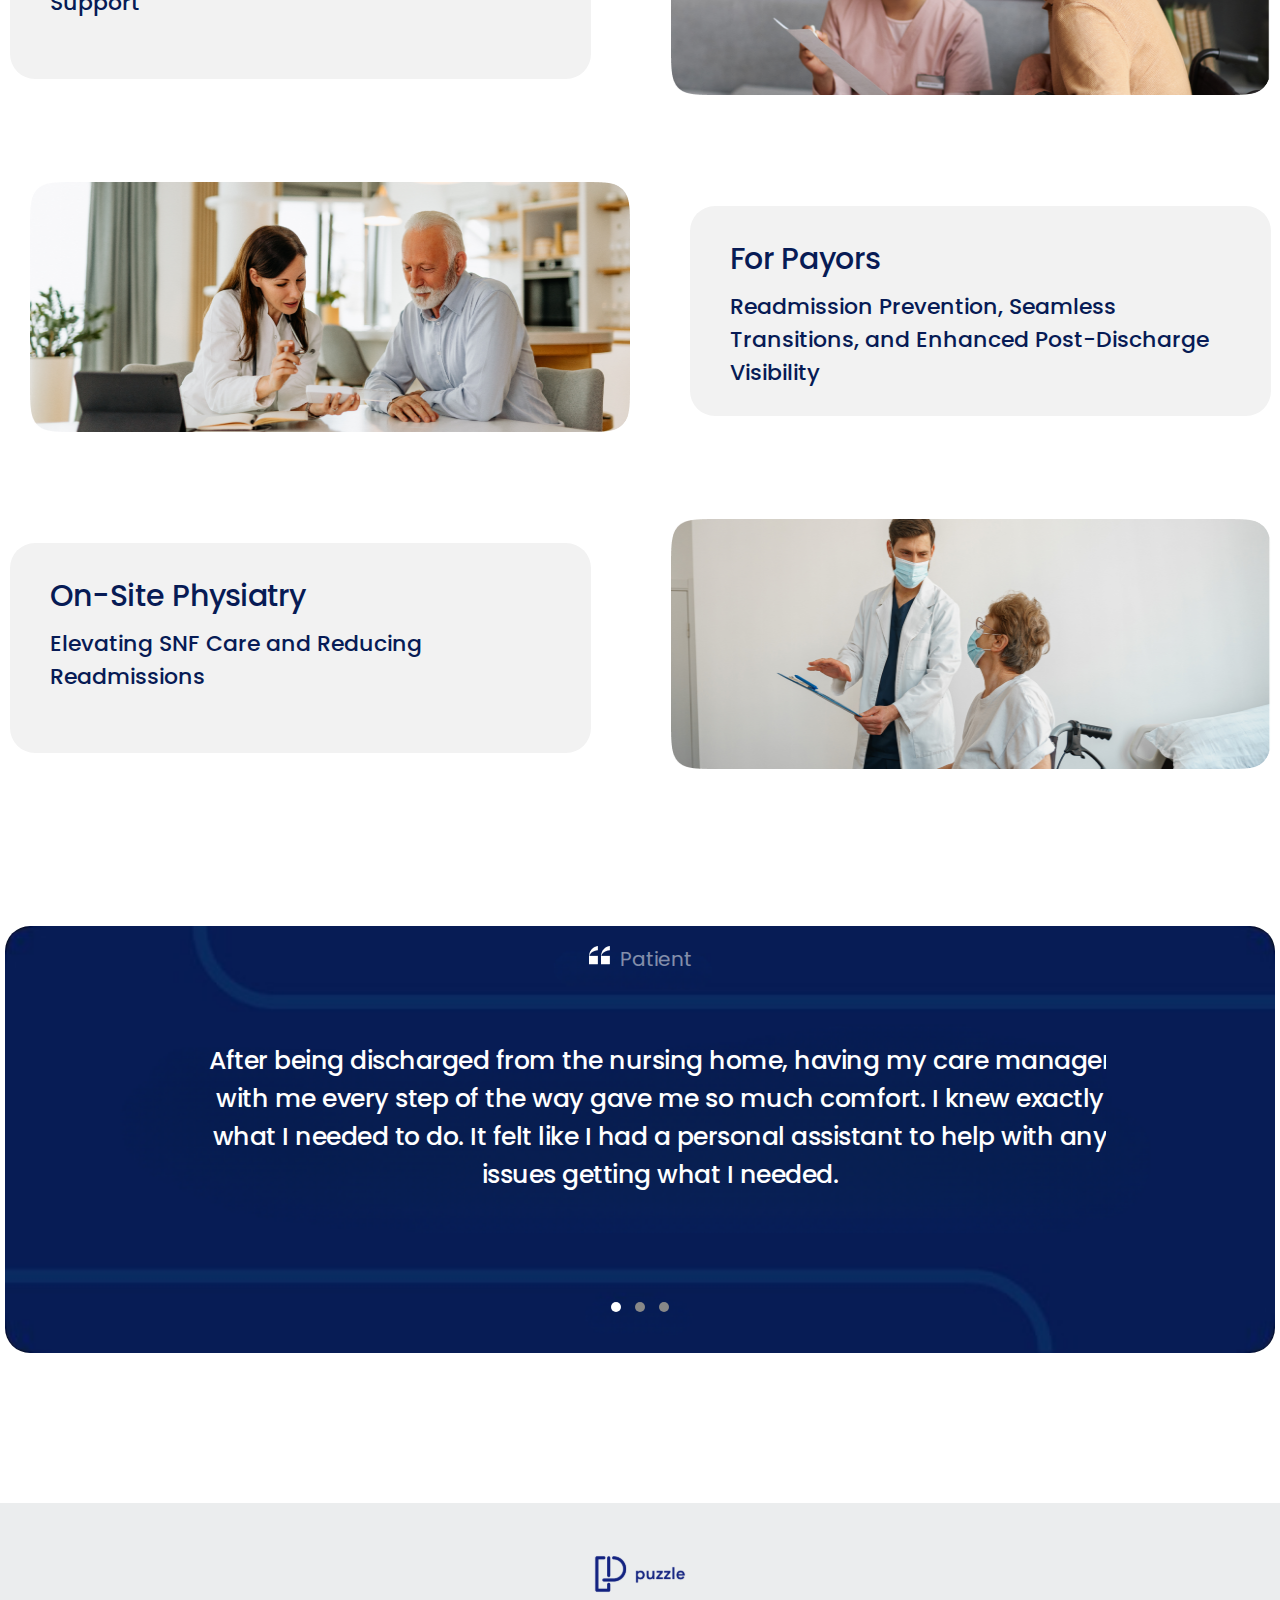
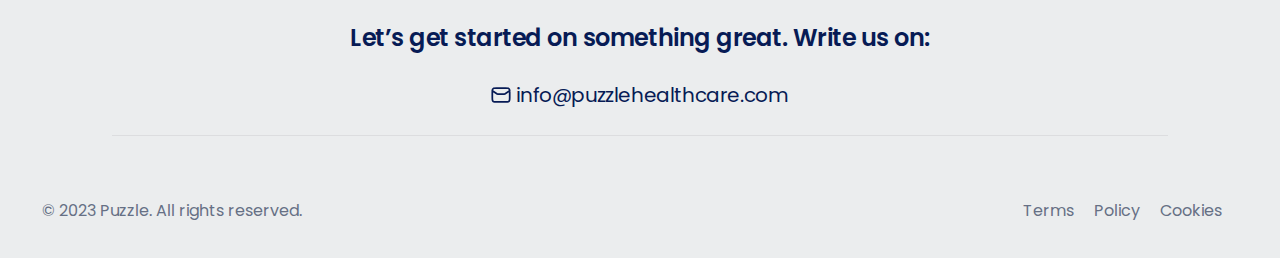
==== commit 3668e499: "added about page" ====
--- a/index.html
+++ b/index.html
@@ -29,7 +29,7 @@
       rel="stylesheet"
     />
   </head>
-  <body id="home" class="container-fluid">
+  <body class="container-fluid">
     <!-- Navbar -->
 
     <header>
@@ -61,13 +61,13 @@
         </div>
 
         <div class="nav-links" id="nav-link">
-          <li>
-            <a href="#contact" class="link-btn"
+          <li id="home-page">
+            <a href="./home.html" class="link-btn"
               >Home
 
               <svg
                 class="active-svg"
-                id="contact"
+                id="home"
                 xmlns="http://www.w3.org/2000/svg"
                 width="10"
                 height="10"
@@ -79,10 +79,9 @@
             </a>
           </li>
 
-          <li>
-            <a href="#about" class="link-btn"
-              >About Us
-
+          <li id="about-page">
+            <a href="./about.html" class="link-btn">
+              About Us
               <svg
                 style="margin-left: 10px"
                 class="active-svg"
@@ -97,8 +96,8 @@
               </svg>
             </a>
           </li>
-          <li>
-            <a href="#services" class="link-btn"
+          <li id="services-page">
+            <a href="services.html" class="link-btn"
               >Services
 
               <svg
@@ -240,7 +239,7 @@
         <p>Elevating SNF Care and Reducing Readmissions</p>
       </div>
     </section>
-    <!-- for patient -->
+    <!--before footer for patient -->
     <section class="before-footer">
       <div class="for-patient">
         <img src="./assets/home/comma.png" alt="logo-svg" />
--- a/Css/Navbar.css
+++ b/Css/Navbar.css
@@ -141,6 +141,11 @@
     .nav-header {
         padding-top: 5px;
     }
+    .nav-title img{
+        width: 83.333px;
+            height: 35px;
+            flex-shrink: 0;
+    } 
     .nav>.nav-btn {
         display: inline-block;
         position: absolute;
--- a/Css/Home.css
+++ b/Css/Home.css
@@ -21,7 +21,7 @@
    
 }
 .banner-text{
-    padding-left: 20px;
+    padding-left: 30px;
     padding-top: 90px;
 }
 .banner-text h1{
@@ -48,7 +48,7 @@
 }
 
 .banner-img img{
-    width: 704px;
+    width: 690px;
     margin: 0 auto;
     padding: 0px;
     height: 500px;
@@ -203,6 +203,7 @@
  }
 
  .slide {
+    background: transparent;
      width: 930px;
      padding: 20px;
      color: white;
@@ -246,28 +247,30 @@
     /* banner */
    
     .banner-section{
-      
+        padding-top: 30px;
         display: flex;
         flex-direction: column;
         text-align: start;
         margin: 0 auto;
-        padding-top: 30px;
+        
     }
     .banner-img{
-        margin: 100px auto;
+        margin: 50px auto;
         display: flex;
         justify-content: center;
     }
     .banner-img img{
-        margin: 0px auto;
+        margin: 10px auto;
         width: 350px;
         height: 318px;
         flex-shrink: 0;
     }
-   
+    .banner-text{
+        padding: 30px 2px 0 2px;
+    }
     .banner-text h1{
-           
-            font-size: 30px;
+            width: 350px;
+            font-size: 28px;
             font-style: normal;
             font-weight: 700;
             line-height: 40px;
@@ -289,57 +292,67 @@
     .after-banner-phone{
         display: block;
         background: #23B1D9;
-        height: 330px;
         width: 100%;
         position: relative;
-        border-radius: 20px;
+        border-radius: 15px;
+        margin:  80px 0;
+        height: 380px;
     }
     .after-banner-phone p{
+            width: 320px;
             color: #FFF;
             text-align: center;
-             font-family: 'Poppins', sans-serif;
+            font-family: 'Poppins', sans-serif;
             font-size: 22px;
             font-style: normal;
             font-weight: 500;
             line-height: 32px;
             letter-spacing: -0.44px;
-            padding-top: 85px ;
-            padding-bottom: 35px ;
+            padding: 85px 20px;
+           
     }
     .after-banner-phone .img-1{
 position: absolute;
 left: 0;
     }
     .after-banner-phone .img-2{
-position: absolute;
-right: 0;
-bottom: 5px;
+        position: absolute;
+        right: 0;
+        bottom: 0px;
+        width: 90%;
     }
        
         /* same-container */
         .same-container{
             display: grid;
             gap: 20px;
-            margin: 20px auto;
+            margin: 50px auto;
             padding:  0 20px;
         }
         .same-container img{
             width: 350px;
-            margin: 50px auto;
-            padding: 0;
-        }
+            margin: 10px auto;
+            padding: 5px;
+        }
+        .same-container-text{
+            width: 350px;
+            margin: 0 auto;
+            padding: 22px 20px;
+            flex-shrink: 0;
+           
+        }
+
         .same-container h1{
-            margin-top: 0;
-            padding-top: 0;
+            margin: 0;
             font-size: 24px;
-            padding-left: 30px;
+            padding-left: 20px;
             font-style: normal;
             font-weight: 500;
             line-height: normal;
             letter-spacing: -0.24px;
         }
         .same-container p{
-            padding-left:30px;
+            padding-left:20px;
             width: 320px;
             font-size: 18px;
             font-style: normal;
@@ -353,9 +366,15 @@
         }
         .odd-container{
             display: none;
+            margin: 20px auto;
             padding-left: 0;
 
         }
+        .odd-container-img img{
+            padding: 10px;
+        }
+        
+
   .before-footer{
     display: none;
     width: 100%;
@@ -367,7 +386,7 @@
     width: 100%;
     height: 560px;
     margin: 50px 0;
-    border-radius: 20px;
+    border-radius: 10px;
   }
   .before-footer-text p{
     width: 325px;
